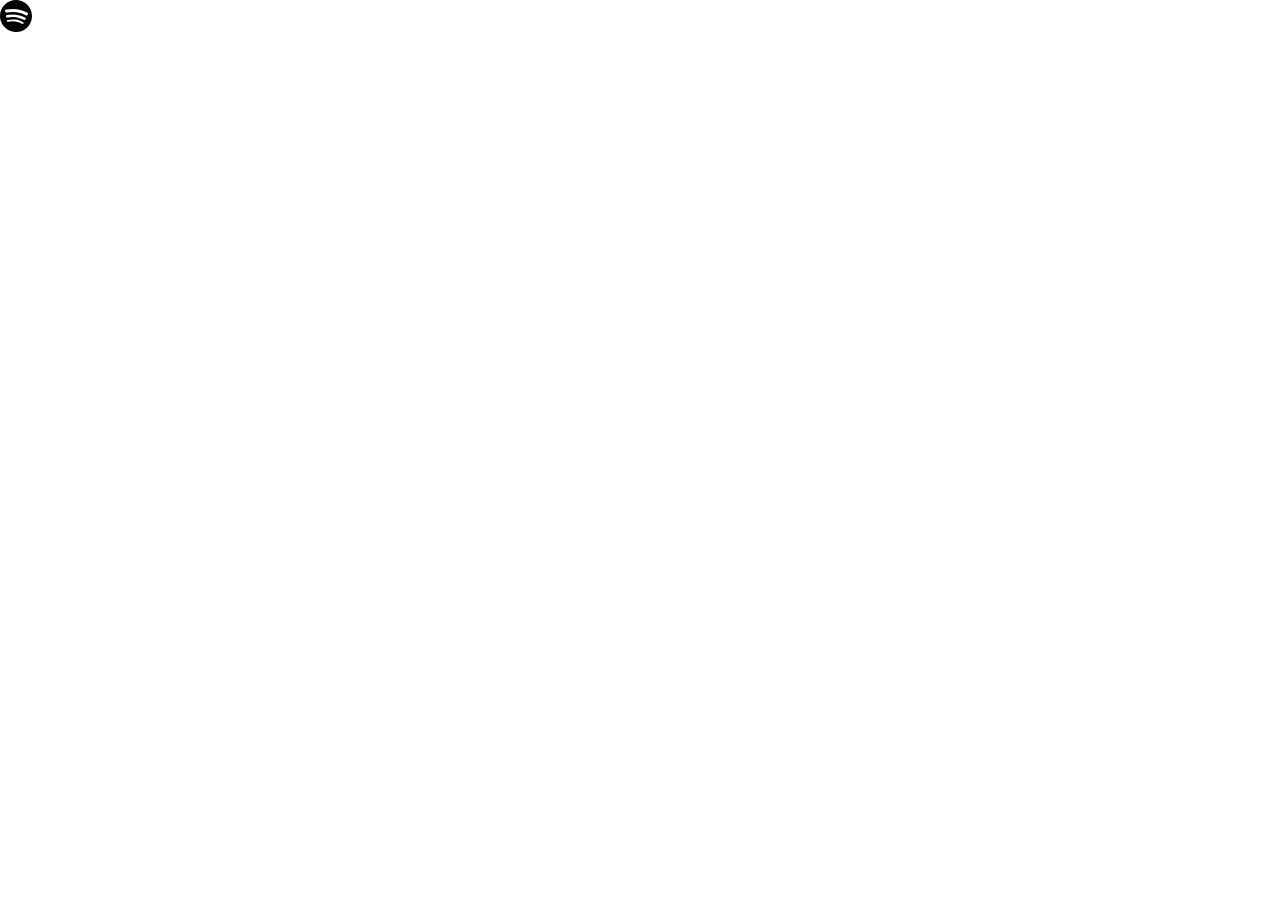
==== Spotify-Clone/index.html @ f39cd8c9 "Spotify-Clone" ====
<!DOCTYPE html>
<html lang="en">
<head>
    <meta charset="UTF-8">
    <meta name="viewport" content="width=device-width, initial-scale=1.0">
    <link rel="stylesheet" href="style.css">
    <title>Document</title>
</head>
<body>
    <img src="logo.svg" alt="">
</body>
</html>
---- Spotify-Clone/style.css ----
@import url('https://fonts.googleapis.com/css2?family=Roboto:ital,wght@0,100;0,300;0,400;0,500;0,700;0,900;1,100;1,300;1,400;1,500;1,700;1,900&display=swap');

body {
    /* background-color: black;
        color: white; */

}

* {
    margin: 0;
    padding: 0;
    font-family: Roboto, sans-serif;
}

.left-section {
    width: 25vw;
    padding: 6px;
}

.right-section {
    width: 75vw;
}


.home ul li {
    width: 28px;
    gap: 15px;
    list-style: none;
    padding-top: 14px;
    font-weight: bold;
}

.heading{
    display: flex;
    gap: 15px;
    width: 100%;
    /* padding-top: 14px; */
    padding: 23px 0px;
    font-weight: bold;
    align-items: center;
    font-size: 16px;
}

.heading img{
    width: 28px;
}

.library{
    min-height: 50vh;
}

.footer{
    display: flex;
    font-size: 11px;
    gap: 11px;

}

.footer a{
    color: grey;
}
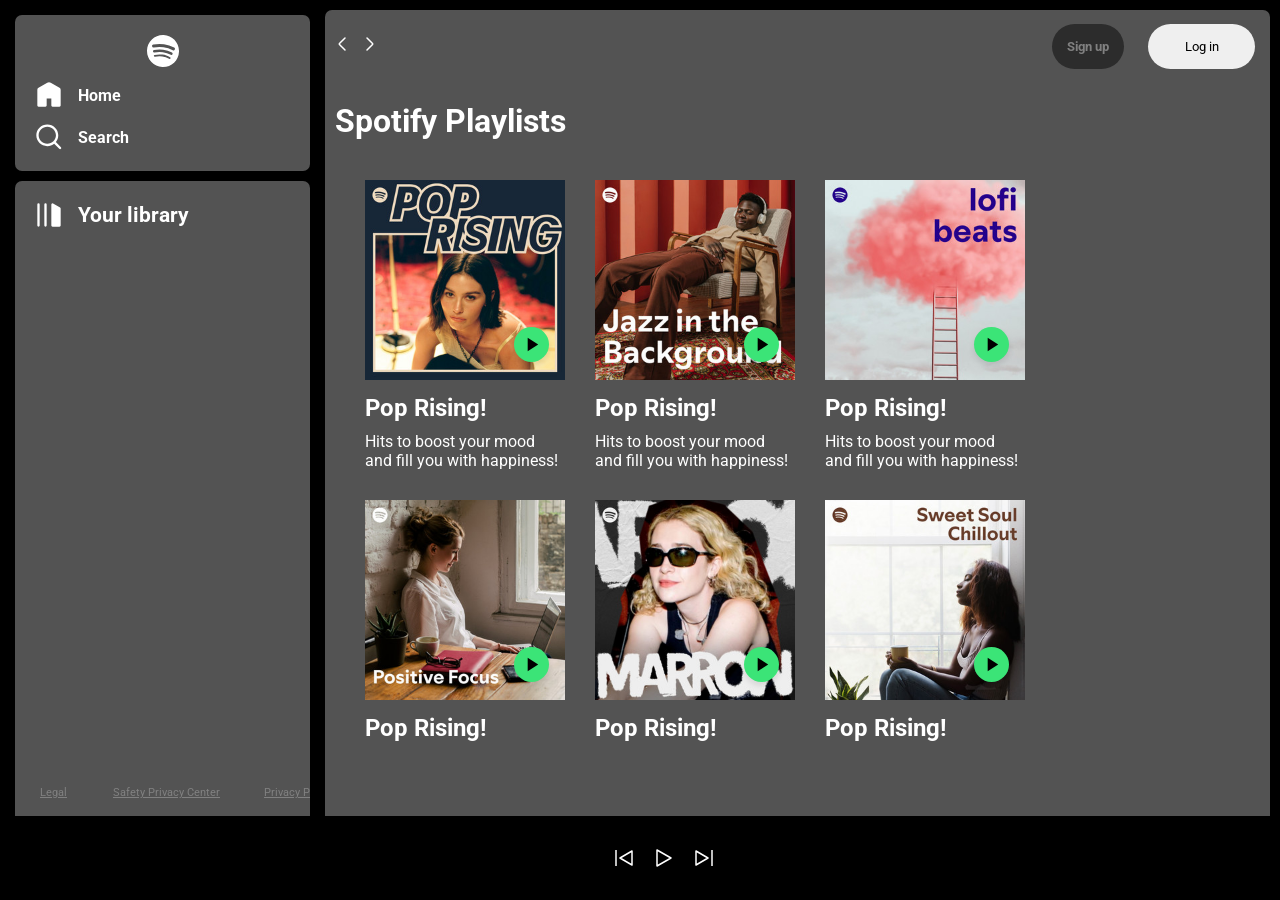
==== commit da2063f1: "Spotify-Clone" ====
--- a/Spotify-Clone/index.html
+++ b/Spotify-Clone/index.html
@@ -4,9 +4,226 @@
     <meta charset="UTF-8">
     <meta name="viewport" content="width=device-width, initial-scale=1.0">
     <link rel="stylesheet" href="style.css">
-    <title>Document</title>
+    <link rel="stylesheet" href="utility.css">
+
+    <title>Spotify - Web Player: Music for everyone</title>
 </head>
 <body>
-    <img src="logo.svg" alt="">
+    <div class="container flex bg-black">
+        <div class="left-section bg-black">
+            
+            <div class="home bg-grey rounded m-1 p-1">
+                <div class="logo flex justify"><img class="invert" src="logo.svg" alt=""></div>
+                <ul>
+                    <li class="flex items-content"><img class="invert" src="home.svg" alt="home">Home</li>
+                    <li class="flex items-content"><img class="invert" src="search.svg" alt="">Search</li>
+                </ul>
+            </div>      
+
+            <div class="library bg-grey rounded m-1 p-1">
+                <div class="heading">
+                    <img class="invert" src="library.svg" alt=""> 
+                    <H2>Your library</H2>
+                    
+                </div>
+                <div class="songlist">
+                    <ul>
+
+                        <!-- <li>
+                            <img class="" src="Images/ab67706f00000002472120b92edea982b5feb264.jpeg" alt="" srcset="">
+                            <div class="info">
+                                <div class="songname f-16">Song Name</div>
+                                <div class="artistname f-14">Danial</div>
+                            </div>
+                            <div class="playnow">
+                                <img class="" src="play.svg" alt="" srcset="">
+                            </div>
+                        </li> -->
+                    </ul>
+                </div>
+            
+                <div class="footer">
+                    <div>
+                        <a href="https://www.spotify.com/pk-en/legal/" id="">
+                            <span>Legal</span>
+                        </a>
+                    </div>
+                    <div>
+                        <a href="https://www.spotify.com/pk-en/safetyandprivacy/" id="">
+                            <span>Safety Privacy Center</span>
+                        </a>
+                    </div>
+                    <div>
+                        <a href="https://www.spotify.com/pk-en/legal/privacy-policy/" id="">
+                            <span>Privacy Policy</span>
+                        </a>
+                    </div>
+                    <div>
+                        <a href="https://www.spotify.com/pk-en/legal/cookies-policy/" id="">
+                            <span>Cookies</span>
+                        </a>
+                    </div>
+                    <div>
+                        <a href="https://www.spotify.com/pk-en/legal/privacy-policy/#s3" id="">
+                            <span>About Ads</span>
+                        </a>
+                    </div>
+                    <div>
+                        <a href="https://www.spotify.com/pk-en/accessibility/" id="">
+                            <span>Accessibility</span>
+                        </a>
+                    </div>
+                
+                </div>
+            </div>    
+
+            
+            
+        </div>
+        <div class="right-section rounded bg-grey">
+            <div class="header rounded bg-grey-2">
+                <div class="nav">
+                    <svg width="24" height="24" viewBox="0 0 24 24" fill="none" xmlns="http://www.w3.org/2000/svg">
+                        <path
+                            d="M15 6L9.70711 11.2929C9.37377 11.6262 9.20711 11.7929 9.20711 12C9.20711 12.2071 9.37377 12.3738 9.70711 12.7071L15 18"
+                            stroke="#ffffff" stroke-width="1.5" stroke-linecap="round" stroke-linejoin="round" />
+                    </svg>
+                    <svg width="24" height="24" viewBox="0 0 24 24" fill="none" xmlns="http://www.w3.org/2000/svg">
+                        <path
+                            d="M9 18L14.2929 12.7071C14.6262 12.3738 14.7929 12.2071 14.7929 12C14.7929 11.7929 14.6262 11.6262 14.2929 11.2929L9 6"
+                            stroke="#ffffff" stroke-width="1.5" stroke-linecap="round" stroke-linejoin="round" />
+                    </svg>
+                </div>
+                <div class="buttons">
+                    <button class="signupbtn f-16">Sign up</button>
+                    <button class="loginbtn bg-white f-16">Log in</button>
+                </div>
+            </div>
+
+            <div class="spotifyPlaylist">
+                <h1>Spotify Playlists</h1>
+                <div class="cardContainer">
+                    <div class="card rounded bg-grey-2">
+                        <div class="play">
+                            <svg xmlns="http://www.w3.org/2000/svg" viewBox="0 0 24 24" fill="white" width="23px" height="23px">
+                                <path d="M8 5v14l11-7z"/>
+                            </svg>
+                        </div>
+                        <img src="Images/ab67706f00000002fe79f261e5469376be16e12a.jpeg" alt="">
+                        <h2>Pop Rising!</h2>
+                        <p>Hits to boost your mood and fill you with happiness!</p>
+                    </div>
+                    
+                    <div class="card rounded bg-grey-2">
+                        <div class="play">
+                            <svg xmlns="http://www.w3.org/2000/svg" viewBox="0 0 24 24" fill="white" width="23px" height="23px">
+                                <path d="M8 5v14l11-7z"/>
+                            </svg>
+                        </div>
+                        <img src="Images/ab67706f00000002472120b92edea982b5feb264.jpeg" alt="">
+                        <h2>Pop Rising!</h2>
+                        <p>Hits to boost your mood and fill you with happiness!</p>
+                    </div>
+                    
+                    <div class="card rounded bg-grey-2">
+                        <div class="play">
+                            <svg xmlns="http://www.w3.org/2000/svg" viewBox="0 0 24 24" fill="white" width="23px" height="23px">
+                                <path d="M8 5v14l11-7z"/>
+                            </svg>
+                        </div>
+                        <img src="Images/ab67706f0000000255be59b7be2929112e7ac927.jpeg" alt="">
+                        <h2>Pop Rising!</h2>
+                        <p>Hits to boost your mood and fill you with happiness!</p>
+                    </div>
+                    
+                    <div class="card rounded bg-grey-2">
+                        <div class="play">
+                            <svg xmlns="http://www.w3.org/2000/svg" viewBox="0 0 24 24" fill="white" width="23px" height="23px">
+                                <path d="M8 5v14l11-7z"/>
+                            </svg>
+                        </div>
+                        <img src="Images/ab67706f000000028b94921d98021a701f6677cf.jpeg" alt="">
+                        <h2>Pop Rising!</h2>
+                        <p>Hits to boost your mood and fill you with happiness!</p>
+                    </div>
+                    
+                    <div class="card rounded bg-grey-2">
+                        <div class="play">
+                            <svg xmlns="http://www.w3.org/2000/svg" viewBox="0 0 24 24" fill="white" width="23px" height="23px">
+                                <path d="M8 5v14l11-7z"/>
+                            </svg>
+                        </div>
+                        <img src="Images/ab67706f00000002afc903a8a29514bdd8db39ce.jpeg" alt="">
+                        <h2>Pop Rising!</h2>
+                        <p>Hits to boost your mood and fill you with happiness!</p>
+                    </div>
+                    
+                    <div class="card rounded bg-grey-2">
+                        <div class="play">
+                            <svg xmlns="http://www.w3.org/2000/svg" viewBox="0 0 24 24" fill="white" width="23px" height="23px">
+                                <path d="M8 5v14l11-7z"/>
+                            </svg>
+                        </div>
+                        <img src="Images/ab67706f000000028d325cf541938c4046f62c9e.jpeg" alt="">
+                        <h2>Pop Rising!</h2>
+                        <p>Hits to boost your mood and fill you with happiness!</p>
+                    </div>
+                    <div class="card rounded bg-grey-2">
+                        <div class="play">
+                            <svg xmlns="http://www.w3.org/2000/svg" viewBox="0 0 24 24" fill="white" width="23px" height="23px">
+                                <path d="M8 5v14l11-7z"/>
+                            </svg>
+                        </div>
+                        <img src="Images/ab67706f000000028d325cf541938c4046f62c9e.jpeg" alt="">
+                        <h2>Pop Rising!</h2>
+                        <p>Hits to boost your mood and fill you with happiness!</p>
+                    </div>
+                    <div class="card rounded bg-grey-2">
+                        <div class="play">
+                            <svg xmlns="http://www.w3.org/2000/svg" viewBox="0 0 24 24" fill="white" width="23px" height="23px">
+                                <path d="M8 5v14l11-7z"/>
+                            </svg>
+                        </div>
+                        <img src="Images/ab67706f000000028d325cf541938c4046f62c9e.jpeg" alt="">
+                        <h2>Pop Rising!</h2>
+                        <p>Hits to boost your mood and fill you with happiness!</p>
+                    </div>
+                    <div class="card rounded bg-grey-2">
+                        <div class="play">
+                            <svg xmlns="http://www.w3.org/2000/svg" viewBox="0 0 24 24" fill="white" width="23px" height="23px">
+                                <path d="M8 5v14l11-7z"/>
+                            </svg>
+                        </div>
+                        <img src="Images/ab67706f000000028d325cf541938c4046f62c9e.jpeg" alt="">
+                        <h2>Pop Rising!</h2>
+                        <p>Hits to boost your mood and fill you with happiness!</p>
+                    </div>
+                    <div class="card rounded bg-grey-2">
+                        <div class="play">
+                            <svg xmlns="http://www.w3.org/2000/svg" viewBox="0 0 24 24" fill="white" width="23px" height="23px">
+                                <path d="M8 5v14l11-7z"/>
+                            </svg>
+                        </div>
+                        <img src="Images/ab67706f000000028d325cf541938c4046f62c9e.jpeg" alt="">
+                        <h2>Pop Rising!</h2>
+                        <p>Hits to boost your mood and fill you with happiness!</p>
+                    </div>
+                    
+                </div>
+
+                
+            </div>
+
+        </div>
+        <div class="playbar bg-black">
+            <div class="songbuttons justify">
+                <img src="prevsong.svg" alt="" srcset="">
+                <img src="play.svg" alt="" srcset="">
+                <img src="nextsong.svg" alt="" srcset="">
+            </div>
+        </div>
+    </div>
+
+    <script src="script.js"></script>
 </body>
 </html>
--- a/Spotify-Clone/style.css
+++ b/Spotify-Clone/style.css
@@ -1,9 +1,8 @@
 @import url('https://fonts.googleapis.com/css2?family=Roboto:ital,wght@0,100;0,300;0,400;0,500;0,700;0,900;1,100;1,300;1,400;1,500;1,700;1,900&display=swap');
 
 body {
-    /* background-color: black;
-        color: white; */
-
+    background-color: black;
+    color: white;
 }
 
 * {
@@ -12,14 +11,17 @@
     font-family: Roboto, sans-serif;
 }
 
+.container{
+    position: relative;
+
+
+}
+
 .left-section {
     width: 25vw;
-    padding: 6px;
-}
-
-.right-section {
-    width: 75vw;
-}
+    padding: 5px;
+}
+
 
 
 .home ul li {
@@ -35,10 +37,10 @@
     gap: 15px;
     width: 100%;
     /* padding-top: 14px; */
-    padding: 23px 0px;
+    padding: 0px 0px 23px 0px;
     font-weight: bold;
     align-items: center;
-    font-size: 16px;
+    font-size: 14px;
 }
 
 .heading img{
@@ -46,16 +48,200 @@
 }
 
 .library{
-    min-height: 50vh;
+    min-height: 70.7vh;
+    position: relative;
+    margin-top: 4px;
+    overflow-y: scroll;
 }
 
 .footer{
-    display: flex;
+    display: grid;
+    grid-template-rows: 20px 20px;
+    grid-template-columns: 62px 140px 79px 40px;
     font-size: 11px;
+    font-weight:400;
     gap: 11px;
+    position: absolute;
+    bottom: 0;
+    padding: 20px 0px;
 
 }
 
 .footer a{
     color: grey;
-}
+
+}
+
+.footer div{
+    margin : 0px 5px;
+
+}
+
+.right-section {
+    width: 75vw;
+    margin: 10px 10px 0px 0px;
+    border-radius: 7px;
+    height: 91vh;
+}
+
+
+.header{
+    display: flex;
+    justify-content: space-between;
+    align-items: center;
+    height: 72px;
+    /* background-color: rgb(61, 60, 60); */
+}
+
+.header > *{
+    padding: 5px;
+}
+
+.buttons > *{
+    margin: 0px 10px;
+}
+.signupbtn{
+    padding: 15px;
+    font-weight:700;
+    border-radius: 50px;
+    border: none;
+    outline: none;
+    cursor: pointer;
+    background-color: #2c2c2c;
+    color: grey;
+}
+
+.signupbtn:hover{
+    font-size: 1.03rem;
+    color:white;
+}
+
+.loginbtn{
+    width: 107px;
+    padding: 15px 0px;
+    border: none;
+    border-radius: 50px;
+    cursor: pointer;
+    color: black;
+}
+
+.loginbtn:hover{
+    font-weight: bold;
+    font-size: 17px;
+
+}
+
+.spotifyPlaylist{
+    padding: 10px;
+}
+
+.spotifyPlaylist h1{
+    padding: 10px 0px;
+}
+
+.cardContainer{
+    display: flex;
+    gap: 10px;
+    flex-wrap: wrap;
+    margin: 20px;
+    max-height: 64vh;
+    overflow-y: scroll;
+}
+
+.card{
+    position:relative;
+    width: 200px;
+    padding: 10px;
+
+}
+
+.card img{
+    width: 100%;
+    object-fit: contain;
+}
+
+.card h2,p{
+    padding-top: 10px;
+}
+
+.play {
+    position: absolute;
+    right: 26px;
+    top: 157px;
+    background-color: #3BE477;
+    border-radius: 50%;
+    width: 35px;
+    height: 35px;
+    display: flex;
+    justify-content: center;
+    align-items: center;
+    box-shadow: 0px 4px 6px rgba(0, 0, 0, 0.1);
+    cursor: pointer;
+    opacity: 1;
+    transition: all 1s ease-out;
+}
+
+.play svg {
+    fill: black;
+}
+
+.play:hover {
+    background-color: darkgreen;
+}
+
+
+
+/* PLAYBAR */
+.playbar{
+    position: fixed;
+    bottom: 0;
+    width: 99%;
+    padding: 30px;
+    outline: none;
+    border: none;
+}
+
+.songbuttons{
+    display: flex;
+    gap: 16px;
+}
+
+.songlist{
+    overflow-y: scroll;
+}
+.songlist ul{
+    padding: 0px 0px;
+    /* width: 30px; */
+}
+
+.songlist ul li{
+    display: flex;
+    gap: 20px;
+    list-style-type: decimal;
+    cursor: pointer;
+    padding: 7px 7px;
+    background-color: #2c2c2c;
+    align-items: center;
+    margin: 5px 0px;
+    border-radius: 7px;
+    position: relative;
+
+
+}
+
+.songlist ul li img:first-child{
+    width: 50px;
+    height: 50px;
+
+}
+
+
+.songlist ul li img:last-child {
+    width: 30px;
+    height: 30px;
+    /* padding-left: 190px; */
+    filter: invert(0);
+    position: absolute;
+    right: 9px;
+    top: 17px;
+}
--- a/Spotify-Clone/utility.css
+++ b/Spotify-Clone/utility.css
@@ -0,0 +1,42 @@
+.border{
+    border: 1px solid red;
+    /* margin: 2px;  */
+}
+
+.flex{
+    display: flex;
+}
+
+.justify{
+    justify-content: center;
+}
+
+.items-content{
+    align-items: center;
+}
+
+.bg-black{
+    background-color: black;
+    color: white;
+}
+
+.invert{
+    filter: invert(1);
+}
+
+.bg-grey{
+    background-color: #535353;
+
+}
+
+.rounded{
+    border-radius: 7px;
+}
+
+.m-1{
+    margin: 10px;
+}
+
+.p-1{
+    padding: 20px;
+}
